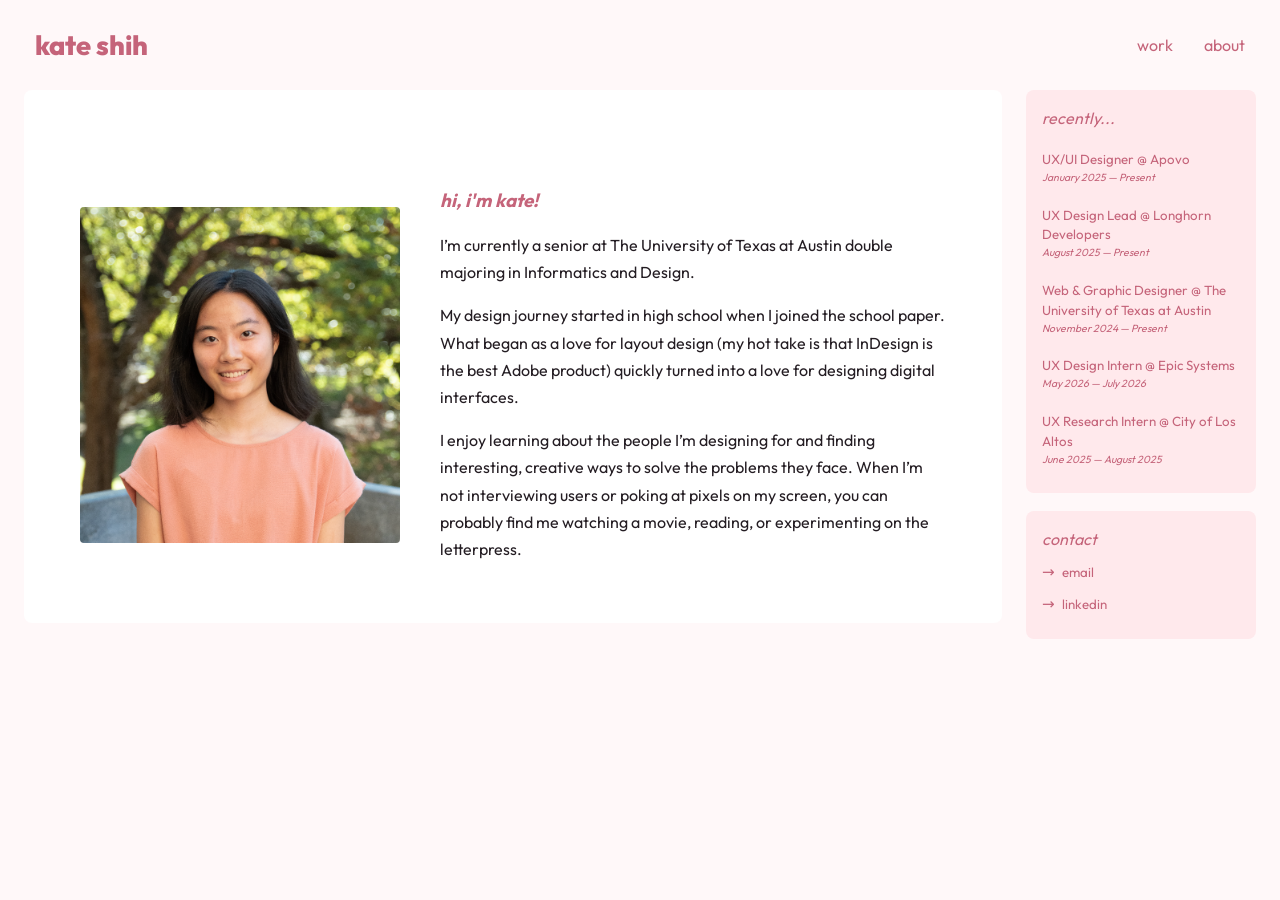
==== about.html @ 6b123781 "buncha structural changes" ====
<!DOCTYPE html>
<html lang="en">
  <head>
    <meta charset="utf-8" />
    <meta name="viewport" content="width=device-width,initial-scale=1" />
    <title>about — kate shih</title>
    <link rel="preconnect" href="https://fonts.googleapis.com">
    <link rel="preconnect" href="https://fonts.gstatic.com" crossorigin>
    <link href="https://fonts.googleapis.com/css2?family=Outfit:wght@100..900&display=swap" rel="stylesheet">
    <link rel="stylesheet" href="style.css">
    <link rel="icon" href="favicon.png" type="image/png">
  </head>
  <body>

    <header class="site-header">
      <div class="header-inner">
        <a href="index.html" class="brand-link"><span class="brand">kate shih</span></a>
        <nav class="top-nav">
          <a href="index.html#work">work</a>
          <!-- <a href="index.html#playground">playground</a> -->
          <a href="about.html">about</a>
          <!-- <a href="index.html#resume">resume</a> -->
        </nav>
      </div>
    </header>

    <div class="main-grid">
      <main class="content">
        <div class="content-inner">

          <section class="about-section">
            <div class="about-content">
              <img src="katie square.png" alt="kate shih" class="about-photo">
              <div class="about-text">
                <h3>hi, i'm kate!</h3>
                <p>I’m currently a senior at The University of Texas at Austin double majoring in Informatics and Design.</p>
                <p>My design journey started in high school when I joined the school paper. What began as a love for layout design (my hot take is that InDesign is the best Adobe product) quickly turned into a love for designing digital interfaces.</p>
                <p>I enjoy learning about the people I’m designing for and finding interesting, creative ways to solve the problems they face. When I’m not interviewing users or poking at pixels on my screen, you can probably find me watching a movie, reading, or experimenting on the letterpress.</p>
              </div>
            </div>
          </section>

        </div>
      </main>

      <aside class="sidebar">
        <div class="sidebar-inner">
          <div class="panel exp-panel">
            <h4>recently...</h4>
            <div class="exp-item">
              UX/UI Designer @ Apovo
              <div class="exp-date"><em>January 2025 — Present</em></div>
            </div>
            <div class="exp-item">
              UX Design Lead @ Longhorn Developers
              <div class="exp-date"><em>August 2025 — Present</em></div>
            </div>
            <div class="exp-item">
              Web & Graphic Designer @ The University of Texas at Austin
              <div class="exp-date"><em>November 2024 — Present</em></div>
            </div>
            <div class="exp-item">
              UX Design Intern @ Epic Systems
              <div class="exp-date"><em>May 2026 — July 2026</em></div>
            </div>
            <div class="exp-item">
              UX Research Intern @ City of Los Altos
              <div class="exp-date"><em>June 2025 — August 2025</em></div>
            </div>
          </div>

          <div class="panel nav-panel contact-panel">
            <h4>contact</h4>
            <ul>
              <li><a href="mailto:kateshih@utexas.edu">email</a></li>
              <li><a href="https://linkedin.com/in/kateshih" target="_blank">linkedin</a></li>
            </ul>
          </div>
        </div>
      </aside>
    </div>
  </body>
</html>
---- style.css ----
@import url('https://fonts.googleapis.com/css2?family=Outfit:wght@100..900&display=swap');

/* =========================================================
   GLOBAL — shared by every page
   ========================================================= */

:root {
  color-scheme: light;
  font-family: 'Outfit', system-ui, -apple-system, BlinkMacSystemFont, 'Segoe UI', Roboto, Arial, sans-serif;
  font-size: 16px;
  line-height: 1.5;
  color: #241d23;
  background: #ffffff;
  --header-h: 90px;
}

* { box-sizing: border-box; }
html,body{ margin:0; min-height:100%; }
html { scroll-behavior: smooth; }
body { background:#FFF8F9;}

/* header */
.site-header{ background:#FFF8F9; position:sticky; top:0; z-index:30; height:var(--header-h); }
.header-inner{ max-width:1400px; height:100%; margin:0 auto; padding:0 35px 0px 35px; display:flex; align-items:center; justify-content:space-between; }
.brand-link{ color:inherit; text-decoration:none; }
.brand{ font-weight:800; color:#c5647a; text-transform:lowercase; font-size:1.7rem;}
.top-nav a{ color:#c5647a; margin-left:28px; text-decoration:none; font-size:1rem; }

/* page grid */
.main-grid{ display:grid; grid-template-columns:1fr 230px; gap:24px; max-width:1400px; margin:0 auto; padding:0 24px 24px; min-height:calc(100vh - var(--header-h)); align-items:start; }

/* content shell */
.content{ background:white; margin:0px 0; border-radius:8px; }
.content-inner{ padding:56px 56px 0; }

/* sidebar shell */
.sidebar{ background:transparent; padding:0; position:sticky; top:var(--header-h); max-height:calc(100vh - var(--header-h)); overflow:auto; z-index:10; }
.sidebar-inner{ display:flex; flex-direction:column; gap:18px; }

/* sidebar panel system (recently / contact / jump to / credits) */
.panel{ background:#FFE9EC; border-radius:8px; padding:16px; }
.panel h4{
  margin: 0 0 6px 0;
  color: #c5647a;
  text-transform: lowercase;
  font-weight: 400;
  font-style: italic;
}
.panel h4 + p {
  margin: 0 0 18px 0;
}
.panel ul{ list-style:none; padding:0; margin:0; }
.panel li{ margin:8px 0; }
.panel a{ color:#c5647a; text-decoration:none; }

/* arrow glyph before nav-panel links (contact / jump to) */
.nav-panel a {
  position: relative;
  padding-left: 20px;
}
.nav-panel a::before {
  content: '→';
  position: absolute;
  left: 0;
  top: 50%;
  transform: translateY(-50%);
  font-family: 'Instrument Sans', system-ui, -apple-system, BlinkMacSystemFont, 'Segoe UI', Roboto, Arial, sans-serif;
  color: #c5647a;
  font-size: 0.95rem;
}

/* generic buttons */
.btn, button, input[type="button"], input[type="submit"] {
  display:inline-flex;
  align-items:center;
  justify-content:center;
  padding:10px 20px;
  background:#c5647a;
  color:#fff;
  border:2px solid #c5647a;
  border-radius:6px;
  font-family:inherit;
  font-weight:500;
  font-size:0.9rem;
  text-decoration:none;
  cursor:pointer;
  transition:all 200ms ease;
}

.btn:hover, button:hover, input[type="button"]:hover, input[type="submit"]:hover {
  background:#a84a5e;
  border-color:#a84a5e;
  transform:translateY(-2px);
  box-shadow:0 6px 16px rgba(197, 100, 122, 0.4);
}

.btn:active, button:active, input[type="button"]:active, input[type="submit"]:active {
  transform:translateY(0);
}

.btn-secondary {
  background:transparent;
  color:#c5647a;
  border-color:#c5647a;
}

.btn-secondary:hover {
  background:#c5647a;
  color:#fff;
}

/* reveal-on-scroll animation */
.reveal { opacity: 0; transform: translateY(14px); transition: opacity 420ms cubic-bezier(.2,.9,.3,1), transform 420ms cubic-bezier(.2,.9,.3,1); will-change: transform, opacity; }
.reveal.visible { opacity: 1; transform: none; }

/* shared responsive */
@media (max-width:980px){
  .main-grid{ grid-template-columns:1fr 260px; gap:20px; padding:0 16px 16px; }
  .header-inner{ padding:0 16px; }
}
@media (max-width:720px){
  .main-grid{ grid-template-columns:1fr; margin-top:18px; padding:0 16px 16px; }
  .content{ margin:16px 0; }
  .content-inner{ padding:32px 24px 0; }
  .sidebar{ position:static; max-height:none; overflow:visible; }
  .header-inner{ padding:0 16px; }
}

/* =========================================================
   HOME PAGE (index.html)
   ========================================================= */

.intro-header{ margin-top:0; margin-bottom:50px; }
.intro-title{ margin:0 0 0px 0; font-size:2.5rem; color:#241d23; font-weight:700; text-transform:lowercase; }
.intro-desc{ margin:0 0 12px 0; font-size:1.25rem; color:#c5647a; line-height:1.6; }
.accent {color: #c5647a;}

.work-header{ display:flex; align-items:center; gap:18px; margin-bottom:50px; }
.work-header h2{ margin:0; color:#241d23; text-transform:lowercase; font-size:1.125rem; }
.work-header .rule{ flex:1; height:.5px; background:#c5647a;}

.projects-section, .about-section{ scroll-margin-top: calc(var(--header-h) + 24px); }
.projects-grid{ display:grid; grid-template-columns:1fr 1fr; gap:40px; }

.project-card{ background:transparent; border:none; border-radius:0; overflow:visible; box-shadow:none; transition:transform 200ms ease, box-shadow 200ms ease; }
.project-card:hover{ transform:translateY(-6px); box-shadow:none; }
.project-link { display:block; color: inherit; text-decoration: none; }
.project-link:hover { text-decoration: none; }

.project-image{ display:flex; align-items:center; justify-content:center; background:transparent; }
.project-image img{ max-width:100%; height:auto; display:block; border-radius:4px; }

.project-body{ padding:18px 0px 26px; background:transparent; }
.project-title{ font-weight:700; font-size:1rem; color:#241d23; margin-bottom:8px; }
.project-sub{ color:#6b6b6f; font-size:0.95rem; display:inline-block; }
.project-date{ float:right; color:#9b8a8d; font-size:0.9rem; font-style: italic; }

.site-footer{ margin-top:36px; padding:36px 0; text-align:center; color:#7b6a6d; }

.about-section{ margin-top:40px; }
.about-content{ display:grid; grid-template-columns:320px 1fr; gap:40px; align-items:center; }
.about-text p{ margin:0 0 16px; line-height:1.7; color:#241d23; }
.about-text p:last-child{ margin-bottom:0; }
.about-photo{ width:100%; height:auto; display:block; border-radius:4px; }

@media (max-width:720px){
  .about-content{ grid-template-columns:1fr; }
  .about-photo{ max-width:220px; margin:0 auto; order:-1; }
}

/* "recently" experience panel */
.exp-item{ margin-bottom:10px; margin-top:20px; }
.exp-item { display:block; font-size:0.83rem; color:#c5647a; }
.exp-date{ color:#c5647a; font-size:0.65rem; }

/* "contact" panel links */
.contact-panel a{ font-size:0.83rem; }

/* home responsive */
@media (max-width:720px){
  .projects-grid{ grid-template-columns:1fr; }
  .project-date{ position:static; margin-top:10px; }
}

/* collapsible "recently" panel on mobile (currently unused — no .collapsible class in markup) */
@media (max-width:720px){
  .exp-panel.collapsible .exp-item:not(:first-child){
    display: none;
  }
  .exp-panel .exp-toggle{
    display: none;
  }
  .exp-panel.collapsible .exp-toggle{
    display: inline-flex;
    align-items: center;
    justify-content: center;
    gap:8px;
    width: 100%;
    margin-top: 10px;
    padding: 8px 10px;
    background: transparent;
    color: #c5647a;
    border: 1px solid rgba(197, 100, 122, 0.3);
    border-radius:6px;
    cursor: pointer;
    font-weight:600;
  }
  .exp-panel .exp-toggle .caret{ display:inline-block; transition:transform 200ms ease; }
  .exp-panel.collapsible.expanded .exp-item{ display:block; }
  .exp-panel.collapsible.expanded .exp-toggle .caret{ transform: rotate(180deg); }
}

/* =========================================================
   PROJECT PAGES (degree-audit-plus.html, hack-tx.html, secret-life-of-plants.html)
   ========================================================= */

/* sidebar project title + description */
.side-project{ margin:0 0 8px; font-size:1.15rem; color:#c5647a; font-weight:700; text-transform:lowercase; }
.side-desc{ margin:0; color:#6b6b6f; font-size:0.9rem; line-height:1.5; }

/* back-to-work link */
.case-backlink{
  display:inline-flex;
  align-items:center;
  gap:6px;
  flex-shrink:0;
  color:#c5647a;
  text-decoration:none;
  font-style:normal;
  font-weight:500;
  font-size:0.85rem;
  transition:transform 200ms ease;
}
.case-backlink::before{
  content:'←';
  font-size:1rem;
}

.case-backlink:hover{
  transform:translateX(-3px);
}

/* case study header */
.case-header{ margin-bottom:28px; }
.case-title{ margin:0 0 8px 0; font-size:2rem; color:#241d23; }
.case-meta{ display:flex; gap:12px; align-items:center; color:#241d23; font-size:0.95rem; }
.case-meta .dot{ color:#241d23; }

/* case study hero + images */
.case-hero{ border-radius:8px; }
.case-hero-img{ width:100%; height:auto; display:block; border-radius:6px; }

.image-figure{ margin: 20px 0 0; }
.case-image{ width:100%; height:auto; display:block; border-radius:8px; border:1px solid rgba(157, 110, 144, 0.2); }
.case-caption{ margin: 10px 0 30px; font-size:0.8rem; color:#241d23; line-height:1.5; font-style: italic; }

.feature-images{ display:grid; grid-template-columns:1fr 1fr; gap:18px; margin-top: 28px; }
.feature-images .image-figure{ margin-top:0; }

/* case study sections */
.case-problem{ margin-bottom:24px; }
.case-problem h3{ margin:0 0 18px 0; color:#241d23; }
.problem-text{ margin:0 0 18px 0; color:#241d23; line-height:1.7; }
.problem-card{ background:#FFE9EC; border-radius:8px; padding:26px 24px; box-shadow:0 14px 34px rgba(63,24,31,0.08);}
.problem-title{ margin:0 0 10px 0; color:#c5647a; font-size:1.1rem; font-weight:700; }
.problem-card p{ margin:0; color:#241d23; line-height:1.75; }

.case-points{ margin-bottom:24px; }
.case-points h3{ margin:0 0 18px 0; color:#c5647a; }
.points-text{ margin:0 0 16px 0; color:#241d23; line-height:1.7; }
.points-grid{ display:grid; grid-template-columns:repeat(3, minmax(0, 1fr)); gap:18px; }
.point-card{ background:#FFE9EC; border-radius:8px; padding:26px 22px; box-shadow:0 12px 30px rgba(63,24,31,0.08); }
.point-title{ margin:0 0 14px 0; color:#c5647a; font-weight:700; font-size:1.05rem; }
.point-card p{ margin:0; color:#241d23; line-height:1.7; }

.case-overview{ margin-bottom:22px; }
.case-overview h3{ margin:0 0 10px 0; color:#241d23; }
.case-overview p{ margin:0; color:#140D19; }

.case-sections{ display:grid; grid-template-columns:1fr 280px; gap:28px; align-items:start; }
.case-sections h4{ margin: 12px 0 6px 0; color:#241d23; }
.case-sections h4 + p{ margin: 0 0 24px 0; }

.case-closing h3{ margin:0 0 12px 0; color:#241d23; }
.case-closing p{ margin:0; color:#140D19; line-height:1.7; }

/* credits panel (my role / tools / timeline) */
.exp-panel .exp-credits{ margin:12px -3; color:#c5647a; font-size:0.95rem; text-transform:lowercase}
.exp-panel .exp-sub{font-style:italic; color:#c5647a; font-weight:400; }
.exp-panel .exp-link{ color:#c5647a; text-decoration:none; }

/* spacing + heading style for case study sections */
.content-inner > section { margin-bottom: 60px; }
.content-inner section h3 {
  color: #c5647a;
  font-style: italic;
  margin: 0 0 18px 0;
}
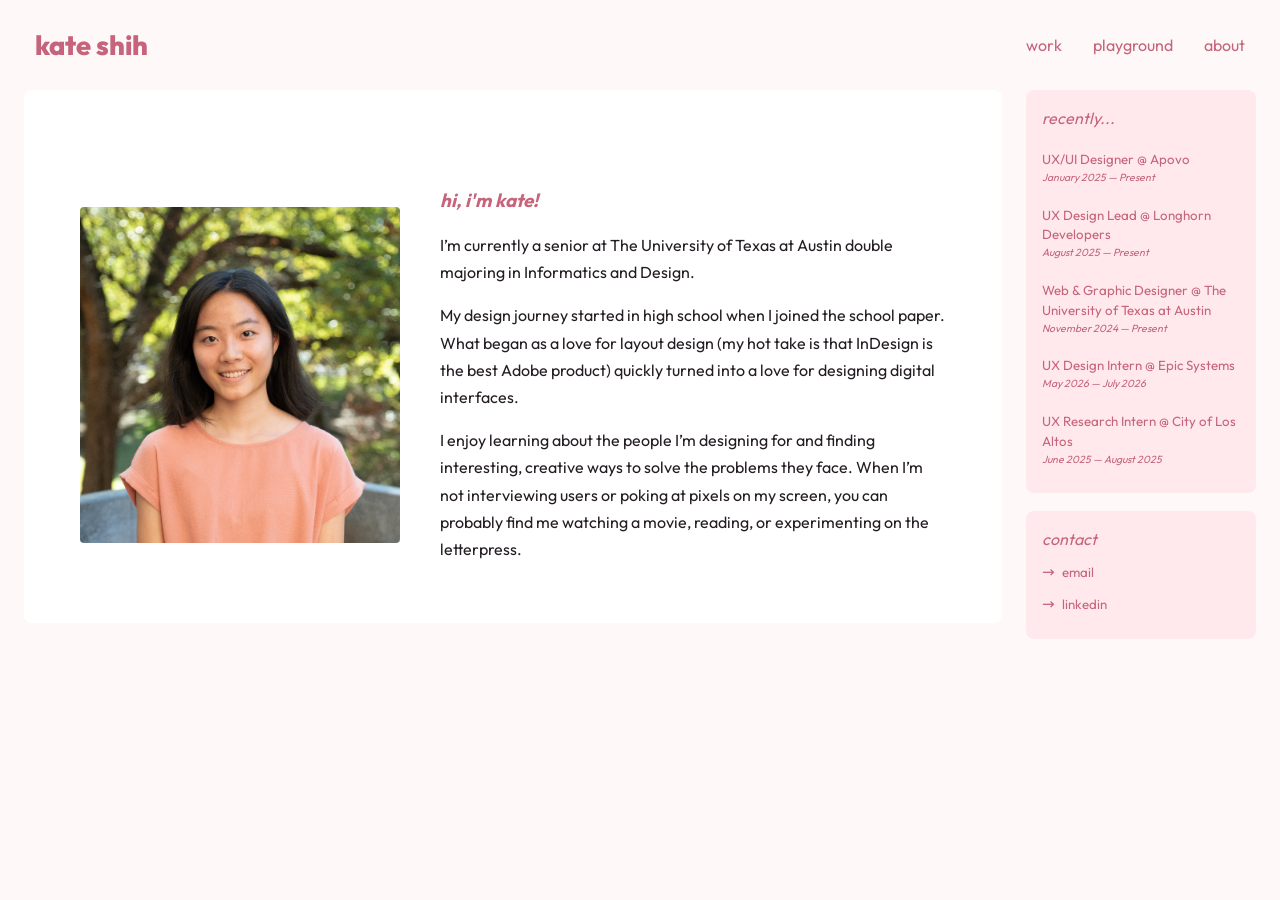
==== commit 0027588f: "added playground" ====
--- a/about.html
+++ b/about.html
@@ -17,7 +17,7 @@
         <a href="index.html" class="brand-link"><span class="brand">kate shih</span></a>
         <nav class="top-nav">
           <a href="index.html#work">work</a>
-          <!-- <a href="index.html#playground">playground</a> -->
+          <a href="playground.html">playground</a>
           <a href="about.html">about</a>
           <!-- <a href="index.html#resume">resume</a> -->
         </nav>
--- a/style.css
+++ b/style.css
@@ -296,3 +296,23 @@
   font-style: italic;
   margin: 0 0 18px 0;
 }
+
+.case-closing a { color: #c5647a; text-decoration: underline; text-underline-offset: 3px; }
+.case-closing a:hover { color: #a84e64; }
+
+.case-quote { margin: 20px 0; padding: 4px 0 4px 20px; border-left: 3px solid #c5647a; font-style: italic; }
+
+/* playground: tightly packed masonry, captions on hover */
+.projects-grid.playground-grid{ display:grid; grid-template-columns:repeat(2, minmax(0, 1fr)); gap:28px; align-items:start; }
+.play-col{ min-width:0; }
+.playground-grid .project-card{ position:relative; overflow:hidden; border-radius:4px; margin-bottom:28px; }
+.playground-grid .project-card:hover{ transform:none; }
+.playground-grid .project-image img{ width:100%; }
+.play-ph{ width:100%; background:#d9d9d9; }
+.playground-grid .project-body{ position:absolute; left:0; right:0; bottom:0; padding:64px 14px 14px; background:linear-gradient(to top, rgba(120,40,62,.95) 0%, rgba(150,60,82,.7) 55%, rgba(168,78,100,0)); opacity:0; transition:opacity 200ms ease; }
+.playground-grid .project-card:hover .project-body{ opacity:1; }
+.playground-grid .project-title, .playground-grid .project-sub, .playground-grid .project-date{ color:#fff; }
+.playground-grid .project-title{ margin-bottom:2px; }
+.playground-grid .project-date{ float:none; display:block; margin-top:2px; }
+@media (max-width:720px){ .projects-grid.playground-grid{ grid-template-columns:repeat(2, minmax(0, 1fr)); gap:12px; } .playground-grid .project-card{ margin-bottom:12px; } }
+.playground-grid .project-card.reveal{ transition: opacity 420ms cubic-bezier(.2,.9,.3,1), transform 420ms cubic-bezier(.2,.9,.3,1); }
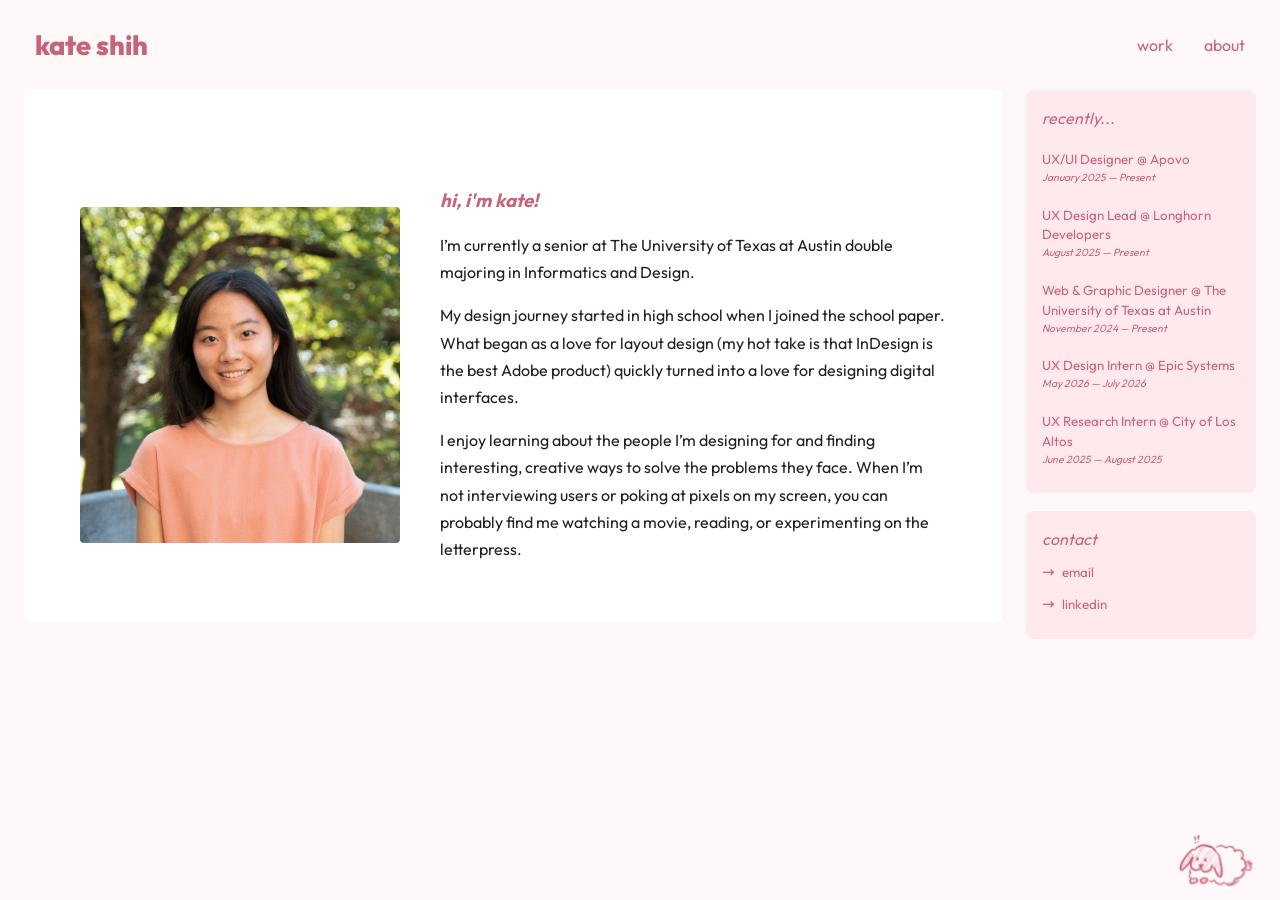
==== commit 22911381: "super secret playground updates" ====
--- a/about.html
+++ b/about.html
@@ -17,7 +17,6 @@
         <a href="index.html" class="brand-link"><span class="brand">kate shih</span></a>
         <nav class="top-nav">
           <a href="index.html#work">work</a>
-          <a href="playground.html">playground</a>
           <a href="about.html">about</a>
           <!-- <a href="index.html#resume">resume</a> -->
         </nav>
@@ -76,6 +75,8 @@
               <li><a href="https://linkedin.com/in/kateshih" target="_blank">linkedin</a></li>
             </ul>
           </div>
+
+          <a href="playground.html" class="sidebar-sheep" aria-label="playground"><img src="tumbleweed%20easter%20egg.png" alt="tumbleweed"></a>
         </div>
       </aside>
     </div>
--- a/style.css
+++ b/style.css
@@ -303,16 +303,28 @@
 .case-quote { margin: 20px 0; padding: 4px 0 4px 20px; border-left: 3px solid #c5647a; font-style: italic; }
 
 /* playground: tightly packed masonry, captions on hover */
-.projects-grid.playground-grid{ display:grid; grid-template-columns:repeat(2, minmax(0, 1fr)); gap:28px; align-items:start; }
+.projects-grid.playground-grid{ display:grid; grid-template-columns:repeat(3, minmax(0, 1fr)); gap:28px; align-items:start; }
 .play-col{ min-width:0; }
 .playground-grid .project-card{ position:relative; overflow:hidden; border-radius:4px; margin-bottom:28px; }
 .playground-grid .project-card:hover{ transform:none; }
 .playground-grid .project-image img{ width:100%; }
 .play-ph{ width:100%; background:#d9d9d9; }
-.playground-grid .project-body{ position:absolute; left:0; right:0; bottom:0; padding:64px 14px 14px; background:linear-gradient(to top, rgba(120,40,62,.95) 0%, rgba(150,60,82,.7) 55%, rgba(168,78,100,0)); opacity:0; transition:opacity 200ms ease; }
+.playground-grid .project-body{ position:absolute; inset:0; padding:20px; display:flex; flex-direction:column; justify-content:flex-end; align-items:flex-start; text-align:left; background:rgba(0,0,0,.6); opacity:0; transition:opacity 200ms ease; }
 .playground-grid .project-card:hover .project-body{ opacity:1; }
 .playground-grid .project-title, .playground-grid .project-sub, .playground-grid .project-date{ color:#fff; }
 .playground-grid .project-title{ margin-bottom:2px; }
 .playground-grid .project-date{ float:none; display:block; margin-top:2px; }
-@media (max-width:720px){ .projects-grid.playground-grid{ grid-template-columns:repeat(2, minmax(0, 1fr)); gap:12px; } .playground-grid .project-card{ margin-bottom:12px; } }
+@media (max-width:720px){ .projects-grid.playground-grid{ grid-template-columns:repeat(3, minmax(0, 1fr)); gap:12px; } .playground-grid .project-card{ margin-bottom:12px; } }
 .playground-grid .project-card.reveal{ transition: opacity 420ms cubic-bezier(.2,.9,.3,1), transform 420ms cubic-bezier(.2,.9,.3,1); }
+.main-grid.no-sidebar{ grid-template-columns:1fr; }
+.sidebar-sheep{ position:fixed; right:max(24px, calc((100vw - 1400px) / 2 + 24px)); bottom:10px; width:80px; height:auto; z-index:10; }
+@media (max-width:980px){ .sidebar-sheep{ right:max(16px, calc((100vw - 1400px) / 2 + 16px)); } }
+.sidebar-sheep img{ display:block; width:100%; height:auto; }
+
+/* playground nav link entrance */
+.nav-playground{ position:relative; display:inline-block; }
+@keyframes nav-pop { 0% { transform: scale(0) rotate(-12deg); opacity: 0; } 60% { transform: scale(1.35) rotate(4deg); opacity: 1; } 100% { transform: scale(1) rotate(0); opacity: 1; } }
+.nav-playground.nav-pop{ animation: nav-pop 350ms cubic-bezier(.2,.9,.3,1) 100ms both; }
+@keyframes spark-fly { 0% { transform: translate(-50%, -50%) scale(0) rotate(0); opacity: 1; } 30% { opacity: 1; } 100% { transform: translate(calc(-50% + var(--dx)), calc(-50% + var(--dy))) scale(1) rotate(180deg); opacity: 0; } }
+.nav-playground .spark{ position:absolute; left:50%; top:50%; width:var(--size); height:var(--size); pointer-events:none; opacity:0; animation: spark-fly 450ms ease-out both; }
+.play-sub{ margin:12px 0 0; }
